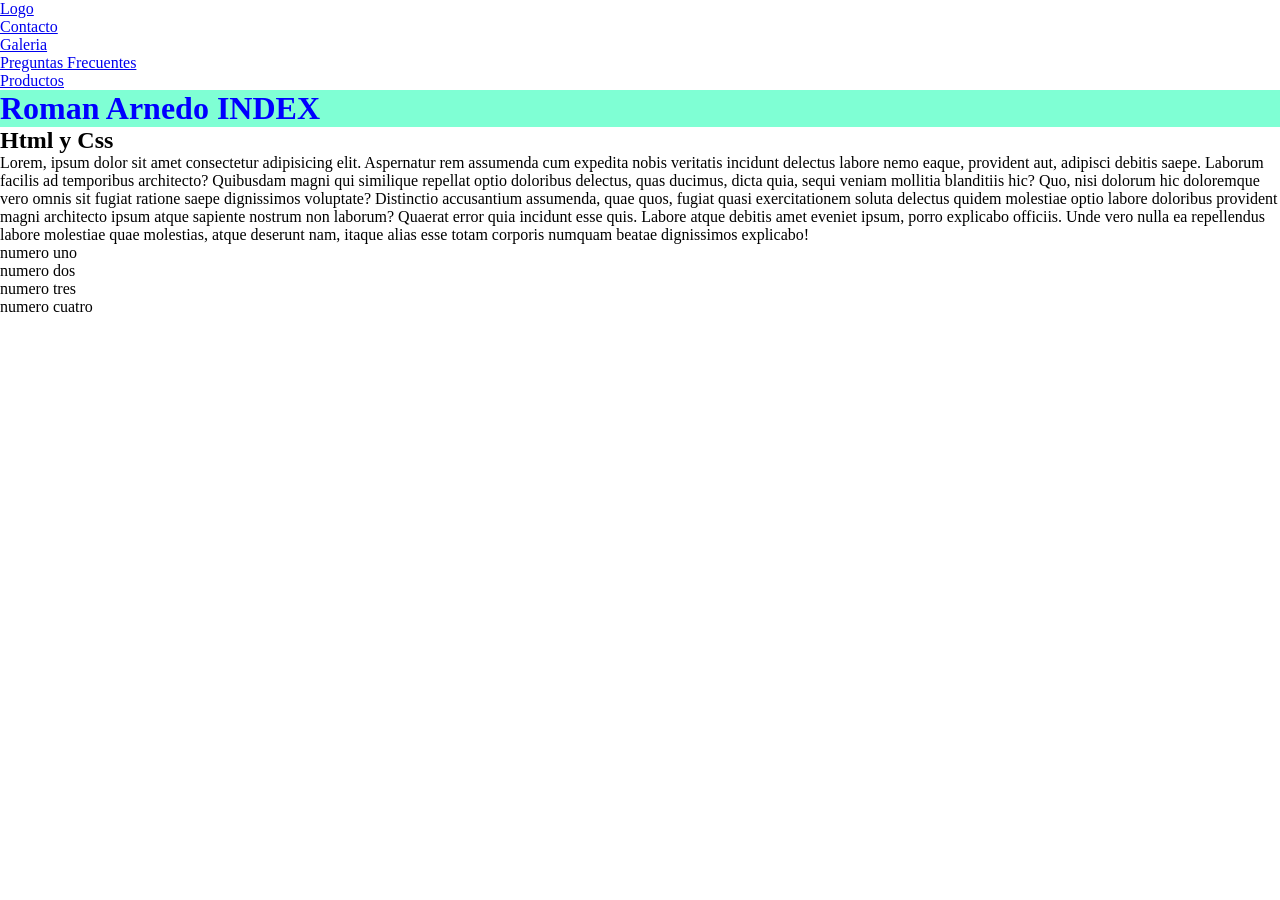
==== index.html @ 351651f9 "arreglo etiquetas del nav" ====
<!DOCTYPE html>
<html lang="en">
<head>
    <meta charset="UTF-8">
    <meta name="viewport" content="width=device-width, initial-scale=1.0">
    <title>Clase coder</title>

    <link rel="stylesheet" href="css/style.css">
</head>

<body>  
    <header>

        <nav>
            <a href="./index.html">Logo</a>
            <ul>
                <li><a href="./pages/contacto.html">Contacto</a></li>

                <li><a href="./pages/galeria.html">Galeria</a></li>

                <li><a href="./pages/preguntasfrecuentes.html">Preguntas Frecuentes</a></li>

                <li><a href="./pages/productos.html">Productos</a></li>
            </ul>
        </nav>

    </header>

    <main>

        <h1>Roman Arnedo INDEX</h1>
        <section>
            <h2>Html y Css</h2>
            <P>Lorem, ipsum dolor sit amet consectetur adipisicing elit. Aspernatur rem assumenda cum expedita nobis veritatis incidunt delectus labore nemo eaque, provident aut, adipisci debitis saepe. Laborum facilis ad temporibus architecto?
            Quibusdam magni qui similique repellat optio doloribus delectus, quas ducimus, dicta quia, sequi veniam mollitia blanditiis hic? Quo, nisi dolorum hic doloremque vero omnis sit fugiat ratione saepe dignissimos voluptate?
            Distinctio accusantium assumenda, quae quos, fugiat quasi exercitationem soluta delectus quidem molestiae optio labore doloribus provident magni architecto ipsum atque sapiente nostrum non laborum? Quaerat error quia incidunt esse quis.
            Labore atque debitis amet eveniet ipsum, porro explicabo officiis. Unde vero nulla ea repellendus labore molestiae quae molestias, atque deserunt nam, itaque alias esse totam corporis numquam beatae dignissimos explicabo!</P>
            <ol>
                <li>numero uno</li>
                <li>numero dos</li>
                <li>numero tres</li>
                <li>numero cuatro</li>
            </ol>

        </section>
    </main>

    <footer>

        
    </footer>
    
</body>
</html>
---- css/style.css ----
*{
    padding: 0;
    margin: 0;
}

h1{
    color: blue;
    font-family: Georgia, 'Times New Roman', Times, serif;
    background-color: aquamarine;

}
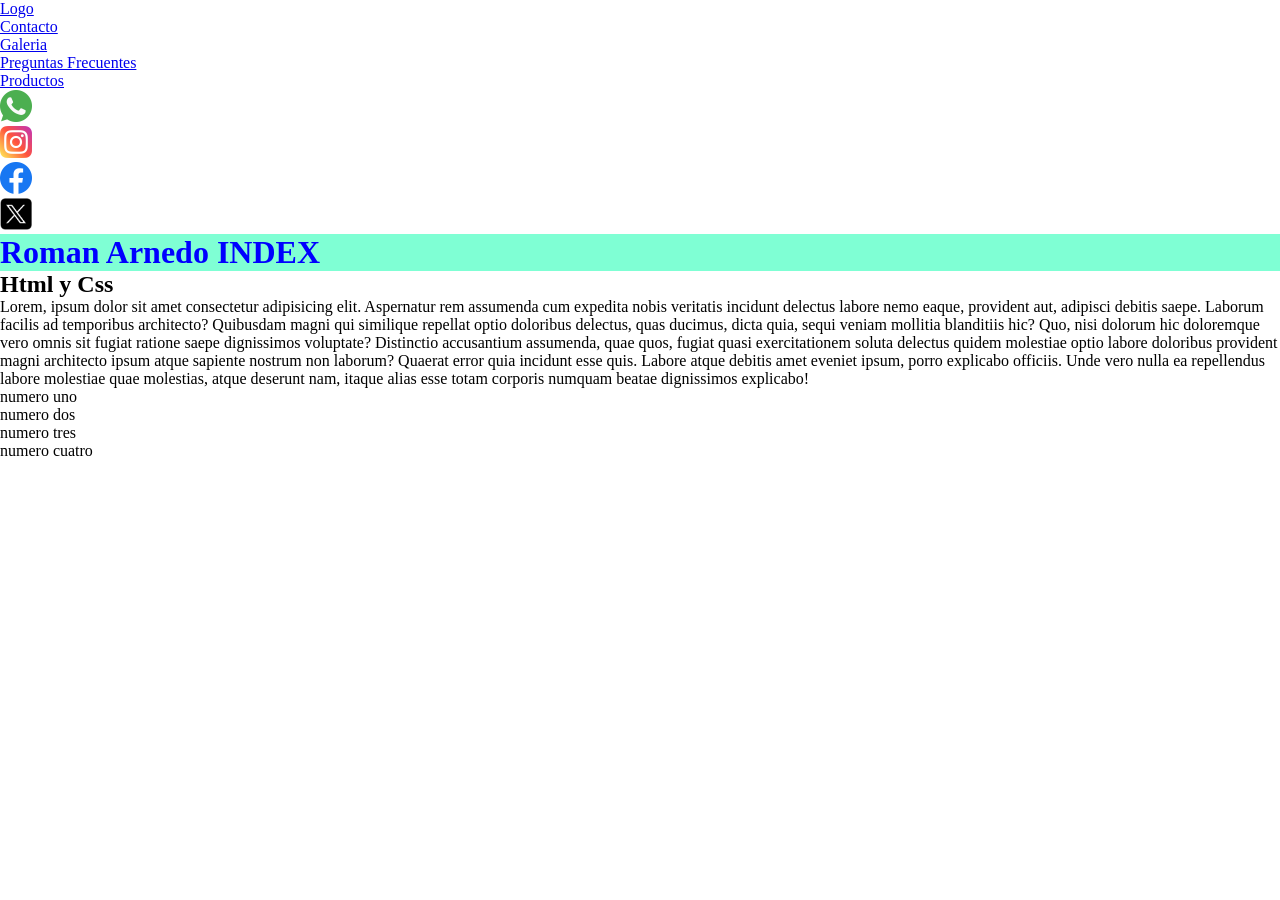
==== commit 4be24c5f: "agrego imagenes de redes sociales en el nav" ====
--- a/index.html
+++ b/index.html
@@ -5,7 +5,7 @@
     <meta name="viewport" content="width=device-width, initial-scale=1.0">
     <title>Clase coder</title>
 
-    <link rel="stylesheet" href="css/style.css">
+    <link rel="stylesheet" href="./css/style.css">
 </head>
 
 <body>  
@@ -21,6 +21,29 @@
                 <li><a href="./pages/preguntasfrecuentes.html">Preguntas Frecuentes</a></li>
 
                 <li><a href="./pages/productos.html">Productos</a></li>
+            </ul>
+
+            <ul>
+                <li>
+                    <a href="https://wa.me/+549123456789" target="_blank">
+                        <img class="logos-nav" src="./assets/whatsapp.png" alt="Logo de Whatsapp">
+                    </a>               
+                </li>
+                <li>
+                    <a href="https://www.instagram.com" target="_blank">
+                        <img class="logos-nav" src="./assets/instagram.png" alt="Logo de Instagram">
+                    </a>               
+                </li>
+                <li>
+                    <a href="https://www.facebook.com/" target="_blank">
+                        <img class="logos-nav" src="./assets/facebook.png" alt="Logo de Facebook">
+                    </a>               
+                </li>
+                <li>
+                    <a href="https://x.com/" target="_blank">
+                        <img class="logos-nav" src="./assets/x.png" alt="Logo de Twitter">
+                    </a>               
+                </li>
             </ul>
         </nav>
 
--- a/css/style.css
+++ b/css/style.css
@@ -8,4 +8,11 @@
     font-family: Georgia, 'Times New Roman', Times, serif;
     background-color: aquamarine;
 
+}
+
+/*HEADER NAV*/
+
+.logos-nav{
+  width: 2rem;
+  height: 2rem;
 }
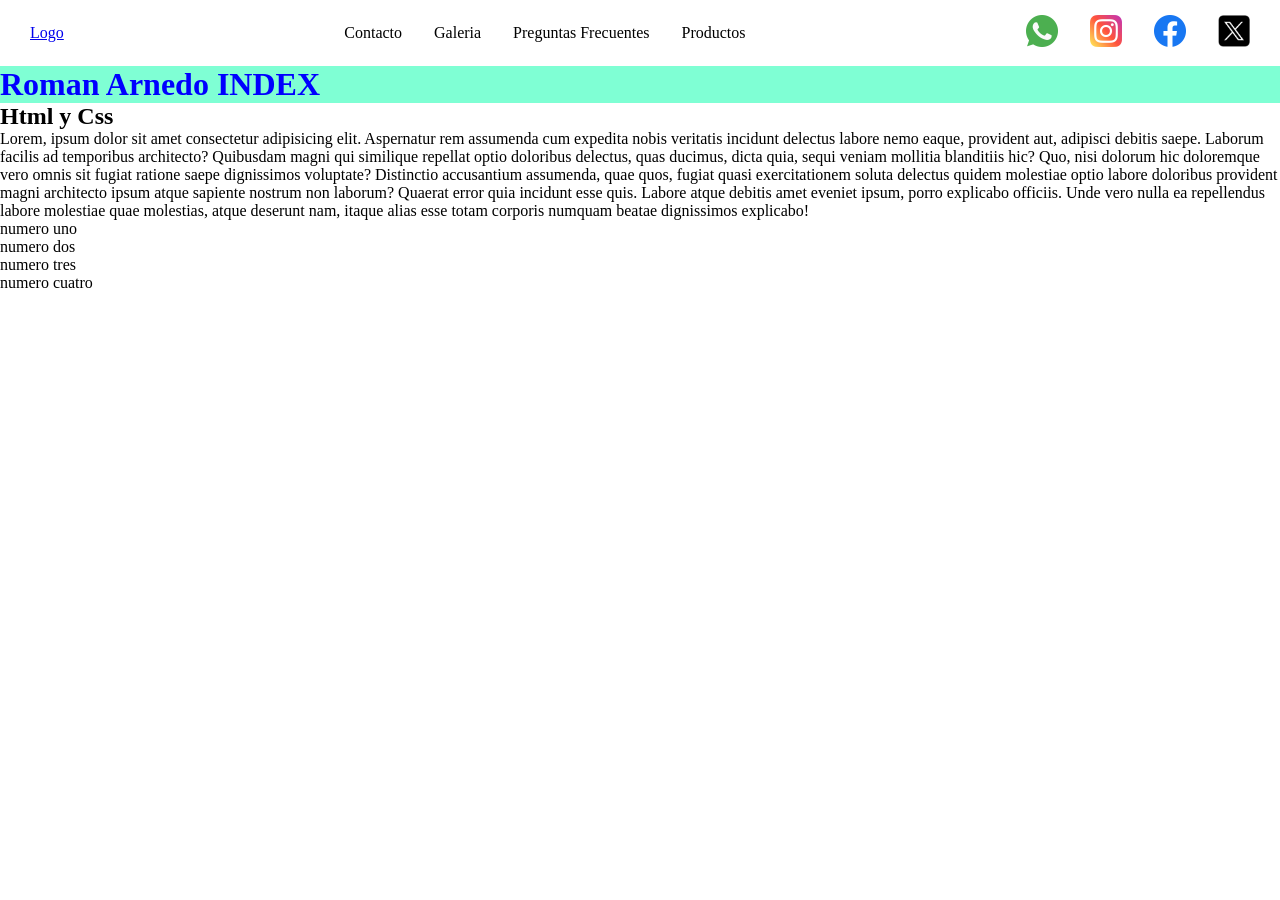
==== commit 97c5aa84: "agregue estilos" ====
--- a/index.html
+++ b/index.html
@@ -11,7 +11,7 @@
 <body>  
     <header>
 
-        <nav>
+        <nav class="space-between">
             <a href="./index.html">Logo</a>
             <ul>
                 <li><a href="./pages/contacto.html">Contacto</a></li>
--- a/css/style.css
+++ b/css/style.css
@@ -11,6 +11,26 @@
 }
 
 /*HEADER NAV*/
+nav{
+    padding: 15px 30px;
+    display: flex;
+    align-items: center;
+    justify-content: space-between;
+    gap: 10rem;
+}
+
+ul{
+    display: flex;
+    gap: 2rem;
+    list-style: none;
+    padding: 0;
+    margin: 0;
+}
+
+ul li a{    
+    text-decoration: none;
+    color: black;
+}
 
 .logos-nav{
   width: 2rem;
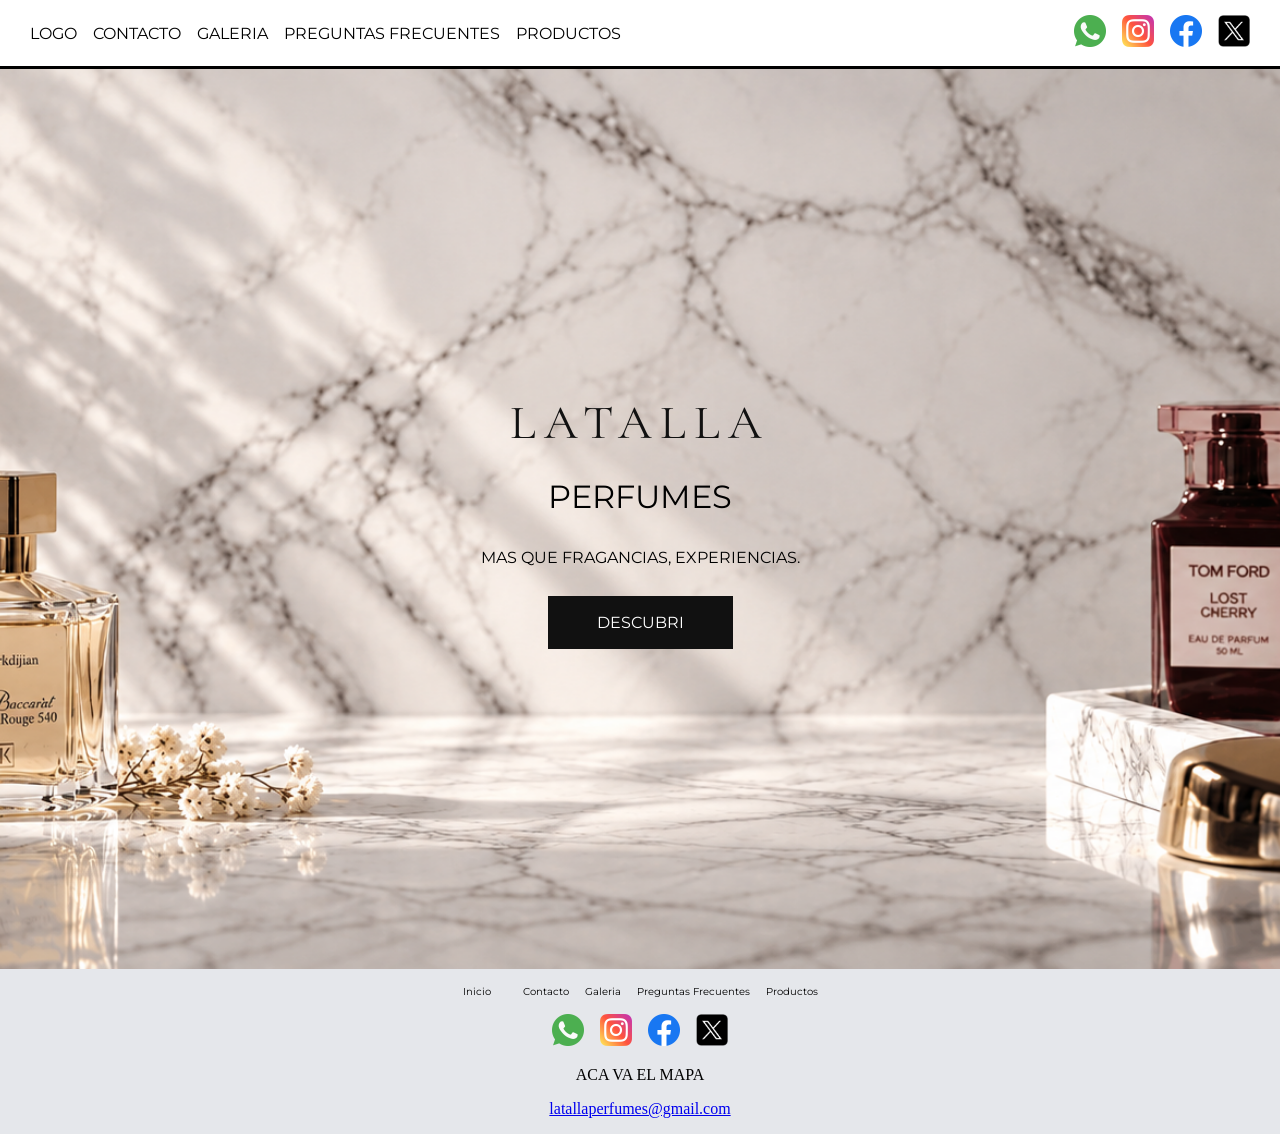
==== commit ec6edef7: "agrego gitignore" ====
--- a/index.html
+++ b/index.html
@@ -6,24 +6,37 @@
     <title>Clase coder</title>
 
     <link rel="stylesheet" href="./css/style.css">
+    <link rel="preconnect" href="https://fonts.googleapis.com">
+    <link rel="preconnect" href="https://fonts.gstatic.com" crossorigin>
+    <link href="https://fonts.googleapis.com/css2?family=Montserrat:ital,wght@0,100..900;1,100..900&display=swap" rel="stylesheet">
+    <link rel="preconnect" href="https://fonts.googleapis.com">
+    <link rel="preconnect" href="https://fonts.gstatic.com" crossorigin>
+    <link href="https://fonts.googleapis.com/css2?family=Cormorant+Garamond:wght@400&display=swap" rel="stylesheet">
 </head>
 
 <body>  
     <header>
 
-        <nav class="space-between">
-            <a href="./index.html">Logo</a>
-            <ul>
-                <li><a href="./pages/contacto.html">Contacto</a></li>
-
-                <li><a href="./pages/galeria.html">Galeria</a></li>
-
-                <li><a href="./pages/preguntasfrecuentes.html">Preguntas Frecuentes</a></li>
-
-                <li><a href="./pages/productos.html">Productos</a></li>
+        <nav>
+            <ul class="ul-nav subtitle">
+                <li>
+                    <a href="./index.html">LOGO</a>
+                </li>
+                <li>
+                    <a href="./pages/contacto.html">Contacto</a>
+                </li>
+                <li>
+                    <a href="./pages/galeria.html">Galeria</a>
+                </li>
+                <li>
+                    <a href="./pages/preguntasfrecuentes.html">Preguntas Frecuentes</a>
+                </li>
+                <li>
+                    <a href="./pages/productos.html">Productos</a>
+                </li>
             </ul>
 
-            <ul>
+            <ul class="ul-nav">
                 <li>
                     <a href="https://wa.me/+549123456789" target="_blank">
                         <img class="logos-nav" src="./assets/whatsapp.png" alt="Logo de Whatsapp">
@@ -50,26 +63,67 @@
     </header>
 
     <main>
+        <section class="portada">
+            <div class="portada-content">
+                <h1>LATALLA</h1>
+                <h2 class="title">Perfumes</h2>
+                <h4 class="subtitle">Mas que Fragancias, experiencias.</h4>
+                <div>
+                    <a class="subtitle" href="./pages/productos.html">Descubri</a>
+                </div>
+            </div>
+        </section>
 
-        <h1>Roman Arnedo INDEX</h1>
-        <section>
-            <h2>Html y Css</h2>
-            <P>Lorem, ipsum dolor sit amet consectetur adipisicing elit. Aspernatur rem assumenda cum expedita nobis veritatis incidunt delectus labore nemo eaque, provident aut, adipisci debitis saepe. Laborum facilis ad temporibus architecto?
-            Quibusdam magni qui similique repellat optio doloribus delectus, quas ducimus, dicta quia, sequi veniam mollitia blanditiis hic? Quo, nisi dolorum hic doloremque vero omnis sit fugiat ratione saepe dignissimos voluptate?
-            Distinctio accusantium assumenda, quae quos, fugiat quasi exercitationem soluta delectus quidem molestiae optio labore doloribus provident magni architecto ipsum atque sapiente nostrum non laborum? Quaerat error quia incidunt esse quis.
-            Labore atque debitis amet eveniet ipsum, porro explicabo officiis. Unde vero nulla ea repellendus labore molestiae quae molestias, atque deserunt nam, itaque alias esse totam corporis numquam beatae dignissimos explicabo!</P>
-            <ol>
-                <li>numero uno</li>
-                <li>numero dos</li>
-                <li>numero tres</li>
-                <li>numero cuatro</li>
-            </ol>
-
-        </section>
     </main>
 
     <footer>
 
+        <div>            
+            <ul class="ul-nav text">
+                <li><a href="./index.html">Inicio</li>
+
+                <li><a href="./pages/contacto.html">Contacto</a></li>
+
+                <li><a href="./pages/galeria.html">Galeria</a></li>
+
+                <li><a href="./pages/preguntasfrecuentes.html">Preguntas Frecuentes</a></li>
+
+                <li><a href="./pages/productos.html">Productos</a></li>
+            </ul>
+        </div>
+
+        <div>
+            <ul class="ul-nav">
+                <li>
+                    <a href="https://wa.me/+549123456789" target="_blank">
+                        <img class="logos-nav" src="./assets/whatsapp.png" alt="Logo de Whatsapp">
+                    </a>               
+                </li>
+                <li>
+                    <a href="https://www.instagram.com" target="_blank">
+                        <img class="logos-nav" src="./assets/instagram.png" alt="Logo de Instagram">
+                    </a>               
+                </li>
+                <li>
+                    <a href="https://www.facebook.com/" target="_blank">
+                        <img class="logos-nav" src="./assets/facebook.png" alt="Logo de Facebook">
+                    </a>               
+                </li>
+                <li>
+                    <a href="https://x.com/" target="_blank">
+                        <img class="logos-nav" src="./assets/x.png" alt="Logo de Twitter">
+                    </a>               
+                </li>
+            </ul>
+        </div>
+
+        <div>
+            <p>ACA VA EL MAPA</p>
+        </div>
+
+        <div>
+            <a href="mailto:latallaperfumes@gmail.com">latallaperfumes@gmail.com</a>
+        </div>
         
     </footer>
     
--- a/css/style.css
+++ b/css/style.css
@@ -3,14 +3,53 @@
     margin: 0;
 }
 
-h1{
-    color: blue;
-    font-family: Georgia, 'Times New Roman', Times, serif;
-    background-color: aquamarine;
-
+.title{
+  font-family: "Montserrat", sans-serif;
+  font-size: 2rem;
+  font-optical-sizing: auto;
+  font-weight: 400;
+  font-style: normal;
+  text-transform: uppercase;
 }
 
+.subtitle{
+    font-family: "Montserrat", sans-serif;
+    font-size: 1rem;
+    font-optical-sizing: auto;
+    font-weight: 400;
+    font-style: normal;
+    text-transform: uppercase;
+}
+
+.text{
+    font-family: "Montserrat", sans-serif;
+    font-size: 0.65rem;
+    font-optical-sizing: auto;
+    font-weight: 400;
+    font-style: normal;
+}
+
+
 /*HEADER NAV*/
+
+h1{
+    font-family: "Cormorant Garamond", serif;
+    font-weight: 400;
+    letter-spacing: 8px;
+    line-height: 0.9;
+    color: #111;
+    margin: 0;
+}
+
+
+header{
+    position: sticky;
+    top: 0;
+    z-index: 1000;
+    background-color: white;
+    border-bottom: 0.2rem solid black;
+}
+
 nav{
     padding: 15px 30px;
     display: flex;
@@ -19,9 +58,9 @@
     gap: 10rem;
 }
 
-ul{
+.ul-nav{
     display: flex;
-    gap: 2rem;
+    gap: 1rem;
     list-style: none;
     padding: 0;
     margin: 0;
@@ -35,4 +74,48 @@
 .logos-nav{
   width: 2rem;
   height: 2rem;
+}
+
+/* MAIN */
+
+.portada{
+    background-image: url(../assets/portada.png);
+    background-size: cover;
+    background-position: center;
+    background-repeat: no-repeat;
+    width: 100%;
+    min-height: 100vh;
+    display: flex;
+    flex-direction: column;
+    text-align: center;
+    justify-content: center;
+}
+
+.portada-content{
+    display: flex;
+    flex-direction: column;
+    text-align: center;
+    justify-content: center;
+    gap: 2rem;
+    font-size: 2rem;
+}
+
+.portada-content a{
+    padding: 16px 48px;
+    background: #111;
+    color: #fff;
+    border: 1px solid #111;
+    text-decoration: none;
+    text-transform: uppercase;
+}
+
+/* FOOTER */
+footer{
+    background-color: #E5E7EB;
+    display: flex;
+    flex-direction: column;
+    align-items: center;
+    gap: 1rem;
+    padding-top: 1rem;
+    padding-bottom: 1rem;
 }
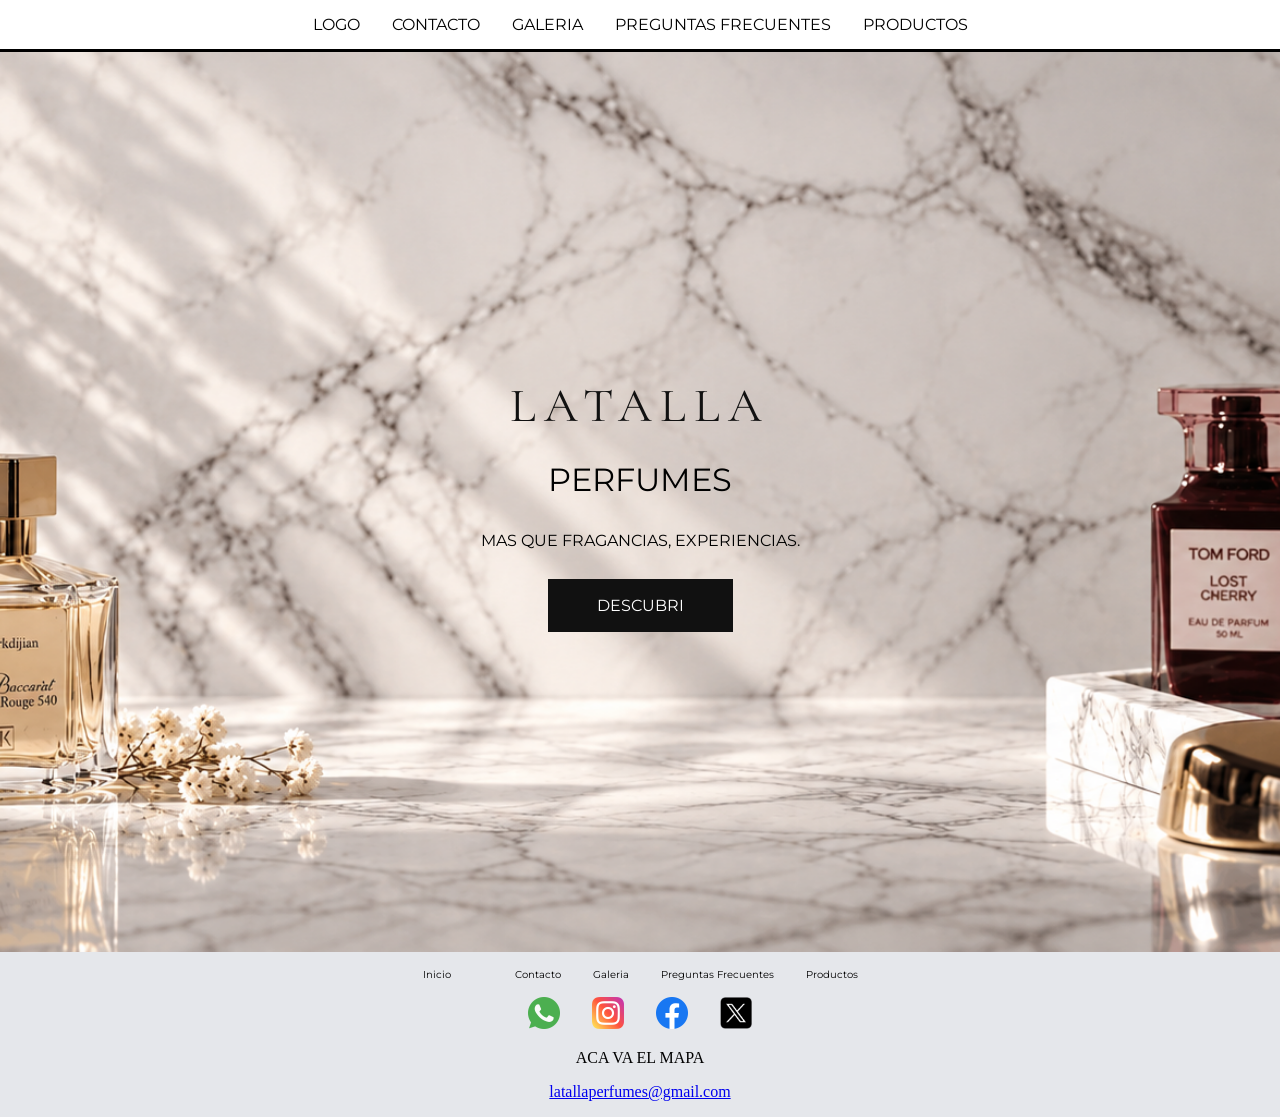
==== commit e0eedc64: "cambios en la nav" ====
--- a/index.html
+++ b/index.html
@@ -36,28 +36,6 @@
                 </li>
             </ul>
 
-            <ul class="ul-nav">
-                <li>
-                    <a href="https://wa.me/+549123456789" target="_blank">
-                        <img class="logos-nav" src="./assets/whatsapp.png" alt="Logo de Whatsapp">
-                    </a>               
-                </li>
-                <li>
-                    <a href="https://www.instagram.com" target="_blank">
-                        <img class="logos-nav" src="./assets/instagram.png" alt="Logo de Instagram">
-                    </a>               
-                </li>
-                <li>
-                    <a href="https://www.facebook.com/" target="_blank">
-                        <img class="logos-nav" src="./assets/facebook.png" alt="Logo de Facebook">
-                    </a>               
-                </li>
-                <li>
-                    <a href="https://x.com/" target="_blank">
-                        <img class="logos-nav" src="./assets/x.png" alt="Logo de Twitter">
-                    </a>               
-                </li>
-            </ul>
         </nav>
 
     </header>
--- a/css/style.css
+++ b/css/style.css
@@ -54,13 +54,12 @@
     padding: 15px 30px;
     display: flex;
     align-items: center;
-    justify-content: space-between;
-    gap: 10rem;
+    justify-content: space-evenly;
 }
 
 .ul-nav{
     display: flex;
-    gap: 1rem;
+    gap: 2rem;
     list-style: none;
     padding: 0;
     margin: 0;
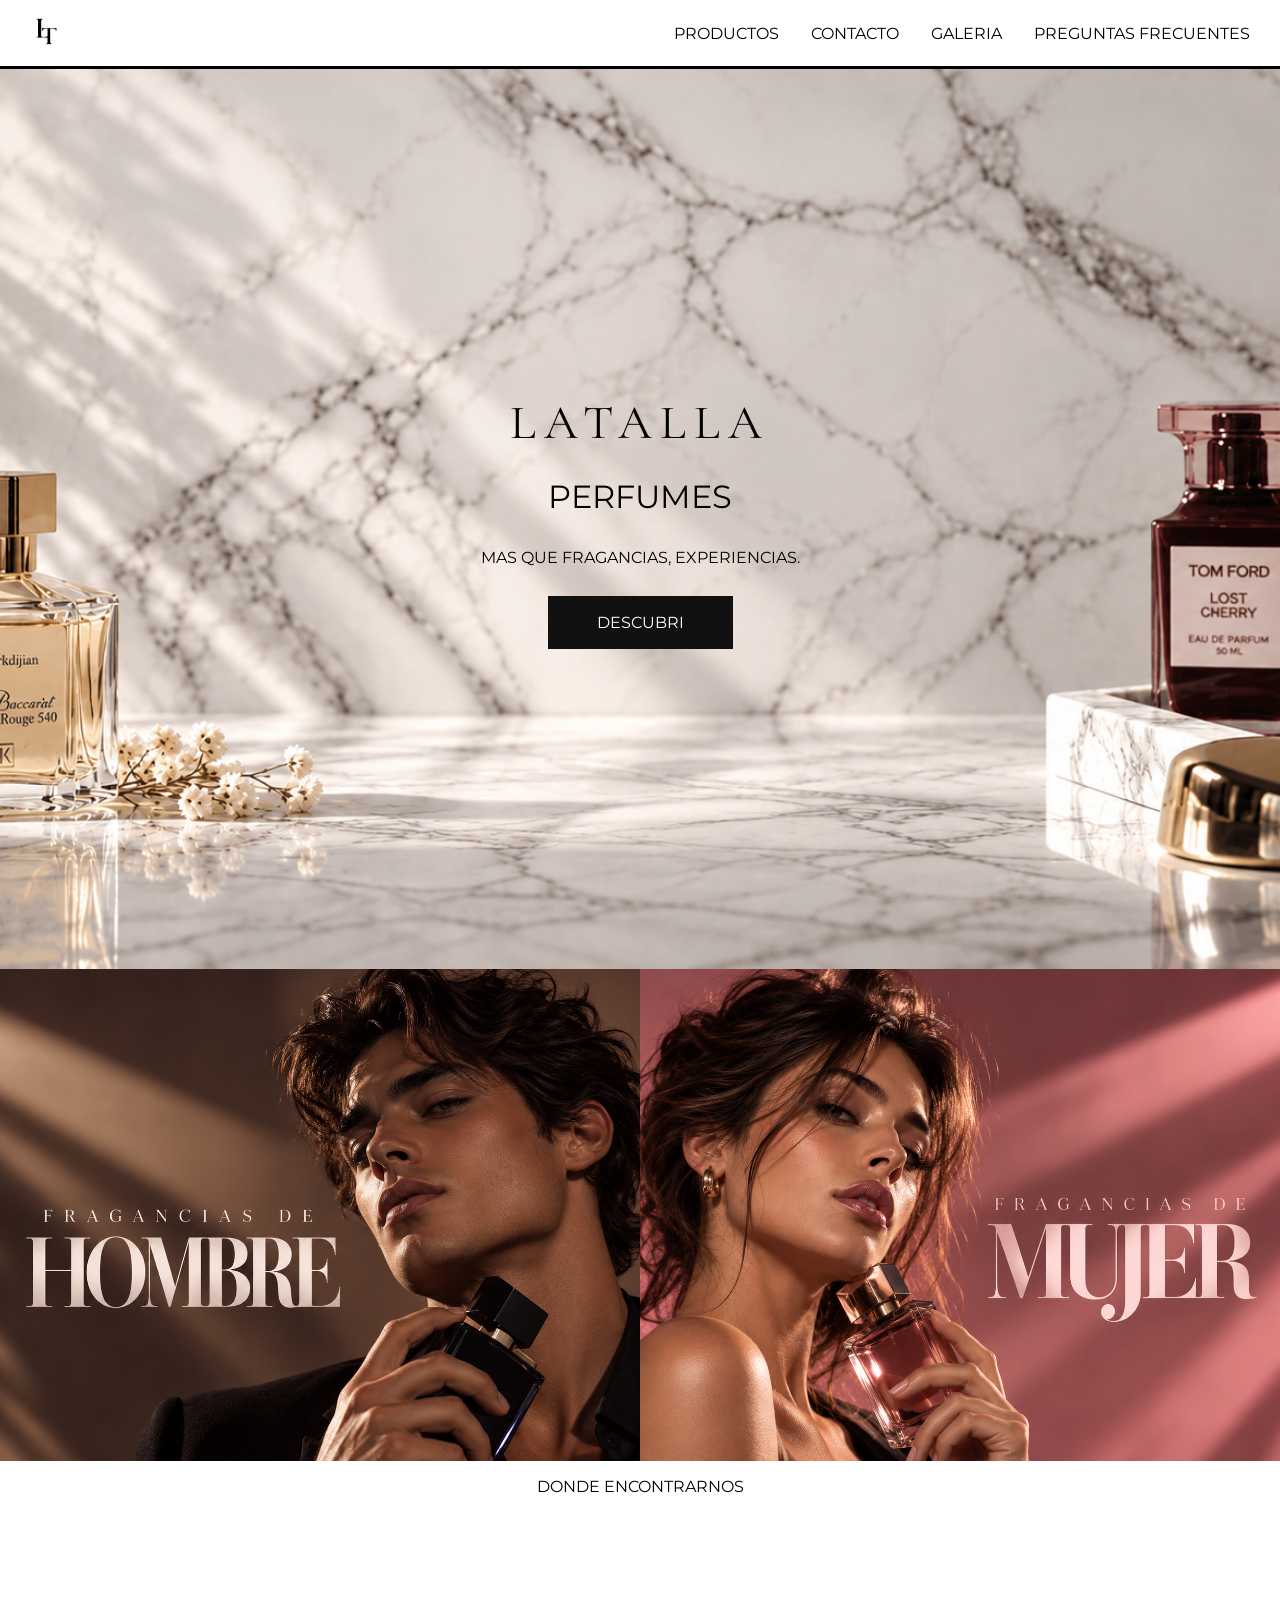
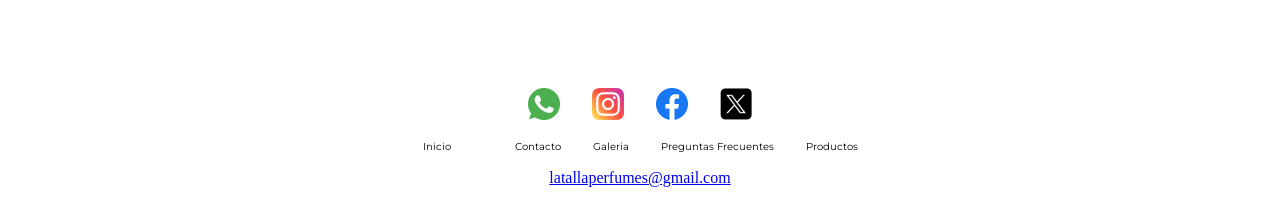
==== commit 3089e7ba: "docs: Ultimo commit antes de trabajar en branch" ====
--- a/index.html
+++ b/index.html
@@ -3,7 +3,7 @@
 <head>
     <meta charset="UTF-8">
     <meta name="viewport" content="width=device-width, initial-scale=1.0">
-    <title>Clase coder</title>
+    <title>Latalla</title>
 
     <link rel="stylesheet" href="./css/style.css">
     <link rel="preconnect" href="https://fonts.googleapis.com">
@@ -18,9 +18,11 @@
     <header>
 
         <nav>
+            <a href="./index.html"><img class="logos-nav" src="./assets/logo.png" alt="Logo de Latalla"></a>
+
             <ul class="ul-nav subtitle">
                 <li>
-                    <a href="./index.html">LOGO</a>
+                    <a href="./pages/productos.html">Productos</a>
                 </li>
                 <li>
                     <a href="./pages/contacto.html">Contacto</a>
@@ -30,9 +32,6 @@
                 </li>
                 <li>
                     <a href="./pages/preguntasfrecuentes.html">Preguntas Frecuentes</a>
-                </li>
-                <li>
-                    <a href="./pages/productos.html">Productos</a>
                 </li>
             </ul>
 
@@ -52,24 +51,27 @@
             </div>
         </section>
 
+        <section class="section-dos">
+            <div>
+                <a href="./pages/productos.html">
+                    <img src="./assets/hombre.png" alt="Portada de fragancias para hombre">
+                </a>
+                <a href="./pages/productos.html">
+                    <img src="./assets/mujer.png" alt="Portada de fragancias para hombre">
+                </a>
+            </div>
+
+        </section>
+        
     </main>
-
+    
     <footer>
-
-        <div>            
-            <ul class="ul-nav text">
-                <li><a href="./index.html">Inicio</li>
-
-                <li><a href="./pages/contacto.html">Contacto</a></li>
-
-                <li><a href="./pages/galeria.html">Galeria</a></li>
-
-                <li><a href="./pages/preguntasfrecuentes.html">Preguntas Frecuentes</a></li>
-
-                <li><a href="./pages/productos.html">Productos</a></li>
-            </ul>
+        
+        <div class="flex-center">
+            <h4 class="subtitle">Donde encontrarnos</h4>
+            <iframe src="https://www.google.com/maps/embed?pb=!1m18!1m12!1m3!1d3279.4124326007673!2d-58.256924923375365!3d-34.71999706364996!2m3!1f0!2f0!3f0!3m2!1i1024!2i768!4f13.1!3m3!1m2!1s0x95a32e40826bd039%3A0x391d54df613bfa3d!2sAv.%20Rivadavia%20y%2C%20B1878%20Quilmes%2C%20Provincia%20de%20Buenos%20Aires!5e0!3m2!1ses-419!2sar!4v1790809116837!5m2!1ses-419!2sar" width="600" height="450" style="border:0;" allowfullscreen="" loading="lazy" referrerpolicy="strict-origin-when-cross-origin"></iframe>
         </div>
-
+        
         <div>
             <ul class="ul-nav">
                 <li>
@@ -94,11 +96,21 @@
                 </li>
             </ul>
         </div>
+        
+        <div>            
+            <ul class="ul-nav text">
+                <li><a href="./index.html">Inicio</li>
 
-        <div>
-            <p>ACA VA EL MAPA</p>
+                <li><a href="./pages/contacto.html">Contacto</a></li>
+
+                <li><a href="./pages/galeria.html">Galeria</a></li>
+
+                <li><a href="./pages/preguntasfrecuentes.html">Preguntas Frecuentes</a></li>
+
+                <li><a href="./pages/productos.html">Productos</a></li>
+            </ul>
         </div>
-
+        
         <div>
             <a href="mailto:latallaperfumes@gmail.com">latallaperfumes@gmail.com</a>
         </div>
--- a/css/style.css
+++ b/css/style.css
@@ -37,7 +37,7 @@
     font-weight: 400;
     letter-spacing: 8px;
     line-height: 0.9;
-    color: #111;
+    color: #000;
     margin: 0;
 }
 
@@ -46,15 +46,15 @@
     position: sticky;
     top: 0;
     z-index: 1000;
-    background-color: white;
-    border-bottom: 0.2rem solid black;
+    background-color: #fff;
+    border-bottom: 0.2rem solid #000;
 }
 
 nav{
     padding: 15px 30px;
     display: flex;
     align-items: center;
-    justify-content: space-evenly;
+    justify-content: space-between;
 }
 
 .ul-nav{
@@ -67,7 +67,7 @@
 
 ul li a{    
     text-decoration: none;
-    color: black;
+    color: #000;
 }
 
 .logos-nav{
@@ -106,15 +106,48 @@
     border: 1px solid #111;
     text-decoration: none;
     text-transform: uppercase;
+;
+}
+
+.portada-content div:hover{
+    transition: 0.5s ease;
+    opacity: 0.5;
+}
+
+
+.section-dos div{
+    display: flex;
+}
+
+.section-dos div a img{
+    width: 100%;
+    height: 100%;
+    transition: 0.5s ease;
+}
+
+.section-dos div a img:hover{
+    opacity: 0.8;
 }
 
 /* FOOTER */
 footer{
-    background-color: #E5E7EB;
+    background-color: #fff;
     display: flex;
     flex-direction: column;
     align-items: center;
     gap: 1rem;
     padding-top: 1rem;
     padding-bottom: 1rem;
+}
+
+iframe{
+    width: 20rem;
+    height: 10rem;
+}
+
+.flex-center{
+    display: flex;
+    flex-direction: column;
+    align-items: center;
+    gap: 1rem;
 }
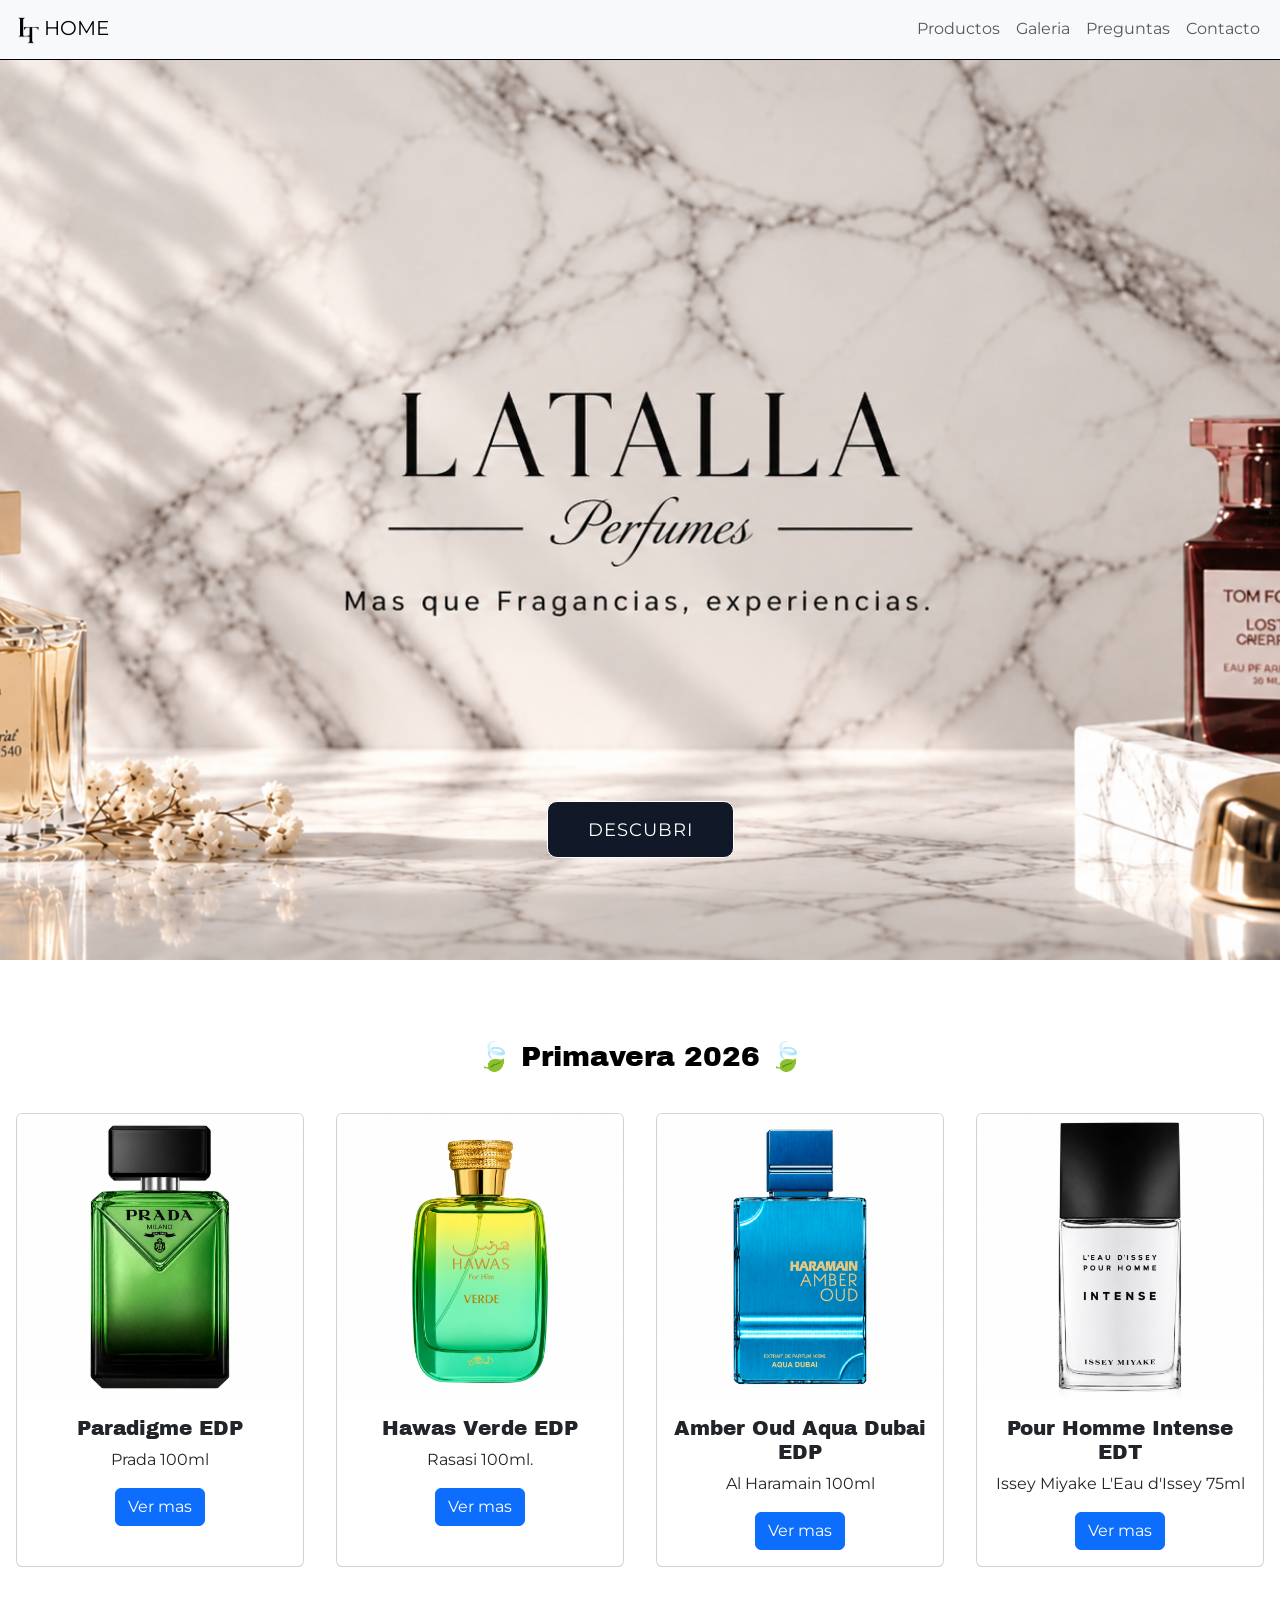
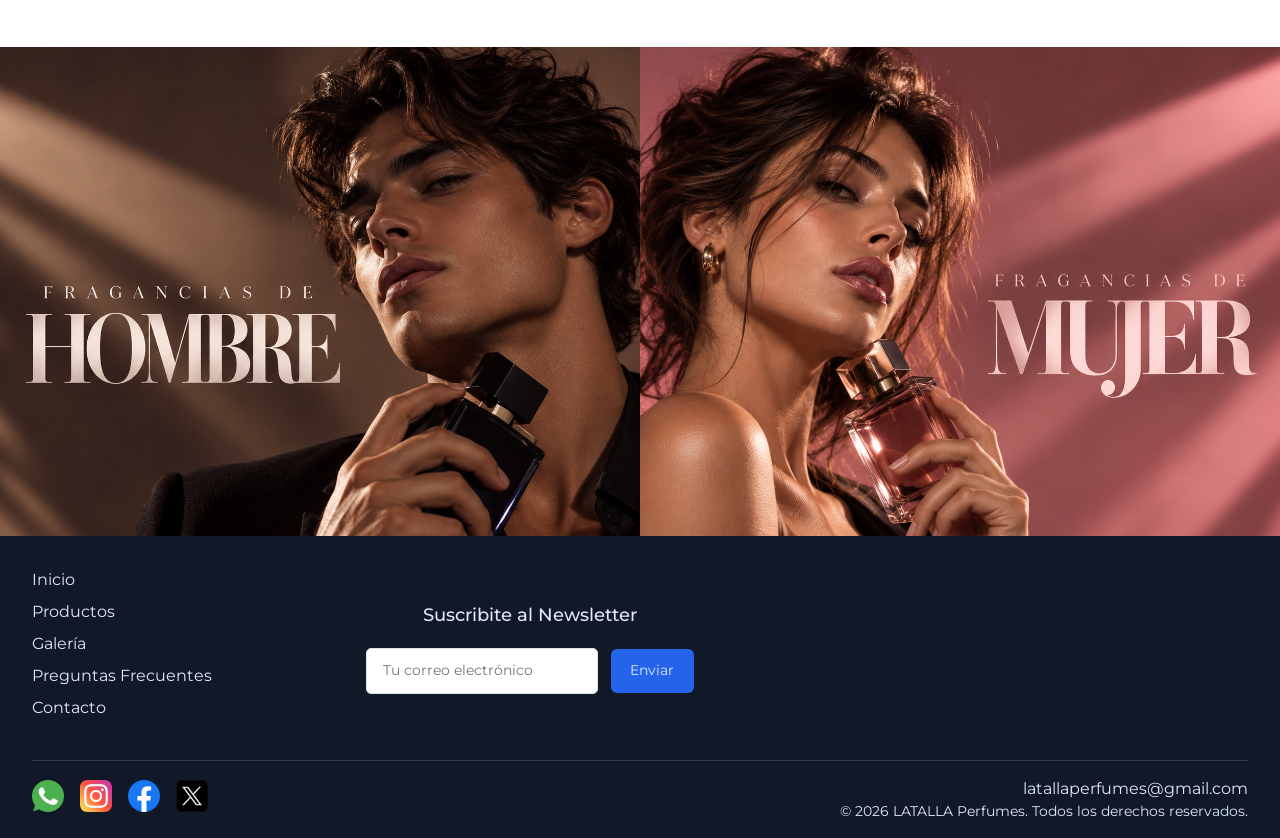
==== commit 03f544d8: "docs: proyexto fina" ====
--- a/index.html
+++ b/index.html
@@ -1,57 +1,153 @@
 <!DOCTYPE html>
 <html lang="en">
+
 <head>
     <meta charset="UTF-8">
     <meta name="viewport" content="width=device-width, initial-scale=1.0">
-    <title>Latalla</title>
+    <title>Latalla | Home</title>
+    <meta name="description"
+        content="Descubrí LATALLA, tu tienda de perfumes y fragancias importadas. Encontrá aromas únicos para cada estilo y ocasión.">
+    <meta name="keywords"
+        content="LATALLA, perfumes importados, fragancias, perfumes para hombre, perfumes para mujer, tienda de perfumes">
+
+    <link href="https://cdn.jsdelivr.net/npm/bootstrap@5.3.8/dist/css/bootstrap.min.css" rel="stylesheet"
+        integrity="sha384-sRIl4kxILFvY47J16cr9ZwB07vP4J8+LH7qKQnuqkuIAvNWLzeN8tE5YBujZqJLB" crossorigin="anonymous">
+
+    <link href="https://unpkg.com/aos@2.3.1/dist/aos.css" rel="stylesheet">
 
     <link rel="stylesheet" href="./css/style.css">
     <link rel="preconnect" href="https://fonts.googleapis.com">
     <link rel="preconnect" href="https://fonts.gstatic.com" crossorigin>
-    <link href="https://fonts.googleapis.com/css2?family=Montserrat:ital,wght@0,100..900;1,100..900&display=swap" rel="stylesheet">
+    <link href="https://fonts.googleapis.com/css2?family=Montserrat:ital,wght@0,100..900;1,100..900&display=swap"
+        rel="stylesheet">
     <link rel="preconnect" href="https://fonts.googleapis.com">
     <link rel="preconnect" href="https://fonts.gstatic.com" crossorigin>
     <link href="https://fonts.googleapis.com/css2?family=Cormorant+Garamond:wght@400&display=swap" rel="stylesheet">
 </head>
 
-<body>  
+<body>
     <header>
-
-        <nav>
-            <a href="./index.html"><img class="logos-nav" src="./assets/logo.png" alt="Logo de Latalla"></a>
-
-            <ul class="ul-nav subtitle">
-                <li>
-                    <a href="./pages/productos.html">Productos</a>
-                </li>
-                <li>
-                    <a href="./pages/contacto.html">Contacto</a>
-                </li>
-                <li>
-                    <a href="./pages/galeria.html">Galeria</a>
-                </li>
-                <li>
-                    <a href="./pages/preguntasfrecuentes.html">Preguntas Frecuentes</a>
-                </li>
-            </ul>
-
+        <nav class="navbar navbar-expand-lg bg-body-tertiary">
+            <div class="container-fluid">
+                <a class="navbar-brand" href="./index.html">
+                    <img class="logos-nav" src="./assets/logo.png" alt="Logo de latalla">HOME
+                </a>
+                <button class="navbar-toggler" type="button" data-bs-toggle="collapse" data-bs-target="#navbarNav"
+                    aria-controls="navbarNav" aria-expanded="false" aria-label="Toggle navigation">
+                    <span class="navbar-toggler-icon"></span>
+                </button>
+                <div class="collapse navbar-collapse justify-content-end" id="navbarNav">
+                    <ul class="navbar-nav">
+                        <li class="nav-item">
+                            <a class="nav-link" href="./pages/productos.html">Productos</a>
+                        </li>
+                        <li class="nav-item">
+                            <a class="nav-link" href="./pages/galeria.html">Galeria</a>
+                        </li>
+                        <li class="nav-item">
+                            <a class="nav-link" href="./pages/preguntasfrecuentes.html">Preguntas</a>
+                        </li>
+                        <li class="nav-item">
+                            <a class="nav-link" href="./pages/contacto.html">Contacto</a>
+                        </li>
+                    </ul>
+                </div>
+            </div>
         </nav>
+
 
     </header>
 
     <main>
         <section class="portada">
-            <div class="portada-content">
-                <h1>LATALLA</h1>
-                <h2 class="title">Perfumes</h2>
-                <h4 class="subtitle">Mas que Fragancias, experiencias.</h4>
-                <div>
-                    <a class="subtitle" href="./pages/productos.html">Descubri</a>
-                </div>
-            </div>
+            <a href="./pages/productos.html"><button>DESCUBRI</button></a>
         </section>
 
-        <section class="section-dos">
+        <section class="destacados" data-aos="fade-up" data-aos-duration="2000">
+            <div>
+                <h3>🍃 Primavera 2026 🍃</h3>
+            </div>
+
+            <div class="cards-destacados">
+
+                <div class="card" style="width: 18rem;">
+                    <img src="./assets/prada.webp" class="card-img-top" alt="Perfume prada Paradigme">
+                    <div class="card-body">
+                        <h5 class="card-title">Paradigme EDP</h5>
+                        <p class="card-text">Prada 100ml</p>
+                        <a href="./pages/productos.html" class="btn btn-primary">Ver mas</a>
+                    </div>
+                </div>
+
+                <div class="card" style="width: 18rem;">
+                    <img src="./assets/hawas.webp" class="card-img-top" alt="Perfume Hawas verde">
+                    <div class="card-body">
+                        <h5 class="card-title">Hawas Verde EDP</h5>
+                        <p class="card-text">Rasasi 100ml.</p>
+                        <a href="./pages/productos.html" class="btn btn-primary">Ver mas</a>
+                    </div>
+                </div>
+
+                <div class="card" style="width: 18rem;">
+                    <img src="./assets/amber.webp" class="card-img-top" alt="Perfume amber oud aquea dubai">
+                    <div class="card-body">
+                        <h5 class="card-title">Amber Oud Aqua Dubai EDP</h5>
+                        <p class="card-text">Al Haramain 100ml</p>
+                        <a href="./pages/productos.html" class="btn btn-primary">Ver mas</a>
+                    </div>
+                </div>
+
+                <div class="card" style="width: 18rem;">
+                    <img src="./assets/issey.webp" class="card-img-top" alt="Perfume issey miyake intense">
+                    <div class="card-body">
+                        <h5 class="card-title">Pour Homme Intense EDT</h5>
+                        <p class="card-text">Issey Miyake L'Eau d'Issey 75ml</p>
+                        <a href="./pages/productos.html" class="btn btn-primary">Ver mas</a>
+                    </div>
+                </div>
+
+            </div>
+
+            <div id="carouselExampleCaptions" class="carousel carousel-dark slide oculto-mobile">
+                <div class="carousel-indicators">
+                    <button type="button" data-bs-target="#carouselExampleCaptions" data-bs-slide-to="0" class="active"
+                        aria-current="true" aria-label="Slide 1"></button>
+                    <button type="button" data-bs-target="#carouselExampleCaptions" data-bs-slide-to="1"
+                        aria-label="Slide 2"></button>
+                    <button type="button" data-bs-target="#carouselExampleCaptions" data-bs-slide-to="2"
+                        aria-label="Slide 3"></button>
+                    <button type="button" data-bs-target="#carouselExampleCaptions" data-bs-slide-to="3"
+                        aria-label="Slide 4"></button>
+                </div>
+                <div class="carousel-inner">
+                    <div class="carousel-item active">
+                        <img src="./assets/prada.webp" class="d-block w-100" alt="Perfume Prada Paradigme">
+                    </div>
+                    <div class="carousel-item">
+                        <img src="./assets/hawas.webp" class="d-block w-100" alt="Perfume Hawas Verde">
+                    </div>
+                    <div class="carousel-item">
+                        <img src="./assets/amber.webp" class="d-block w-100" alt="Perfume Amber oud aqua dubai">
+                    </div>
+                    <div class="carousel-item">
+                        <img src="./assets/issey.webp" class="d-block w-100" alt="Perfume Issey miyake intense">
+                    </div>
+                </div>
+                <button class="carousel-control-prev" type="button" data-bs-target="#carouselExampleCaptions"
+                    data-bs-slide="prev">
+                    <span class="carousel-control-prev-icon" aria-hidden="true"></span>
+                    <span class="visually-hidden">Previous</span>
+                </button>
+                <button class="carousel-control-next" type="button" data-bs-target="#carouselExampleCaptions"
+                    data-bs-slide="next">
+                    <span class="carousel-control-next-icon" aria-hidden="true"></span>
+                    <span class="visually-hidden">Next</span>
+                </button>
+            </div>
+
+        </section>
+
+        <section class="gender">
             <div>
                 <a href="./pages/productos.html">
                     <img src="./assets/hombre.png" alt="Portada de fragancias para hombre">
@@ -62,60 +158,94 @@
             </div>
 
         </section>
-        
+
     </main>
-    
+
     <footer>
-        
-        <div class="flex-center">
-            <h4 class="subtitle">Donde encontrarnos</h4>
-            <iframe src="https://www.google.com/maps/embed?pb=!1m18!1m12!1m3!1d3279.4124326007673!2d-58.256924923375365!3d-34.71999706364996!2m3!1f0!2f0!3f0!3m2!1i1024!2i768!4f13.1!3m3!1m2!1s0x95a32e40826bd039%3A0x391d54df613bfa3d!2sAv.%20Rivadavia%20y%2C%20B1878%20Quilmes%2C%20Provincia%20de%20Buenos%20Aires!5e0!3m2!1ses-419!2sar!4v1790809116837!5m2!1ses-419!2sar" width="600" height="450" style="border:0;" allowfullscreen="" loading="lazy" referrerpolicy="strict-origin-when-cross-origin"></iframe>
+        <div class="footer-container">
+
+            <div class="footer-search">
+                <ul>
+                    <li><a href="index.html">Inicio</a></li>
+                    <li><a href="./pages/productos.html">Productos</a></li>
+                    <li><a href="./pages/galeria.html">Galería</a></li>
+                    <li><a href="./pages/preguntasfrecuentes.html">Preguntas Frecuentes</a></li>
+                    <li><a href="./pages/contacto.html">Contacto</a></li>
+                </ul>
+            </div>
+
+            <div class="footer-form">
+                <form action="#" method="POST">
+                    <div class="footer-form-text">
+                        <label for="email">Suscribite al Newsletter</label>
+                    </div>
+
+                    <div class="footer-form-input">
+                        <input id="email" type="email" placeholder="Tu correo electrónico" name="email" required>
+
+                        <button type="submit">Enviar</button>
+                    </div>
+                </form>
+            </div>
+
+            <div>
+                <iframe
+                    src="https://www.google.com/maps/embed?pb=!1m18!1m12!1m3!1d3279.4124326007673!2d-58.256924923375365!3d-34.71999706364996!2m3!1f0!2f0!3f0!3m2!1i1024!2i768!4f13.1!3m3!1m2!1s0x95a32e40826bd039%3A0x391d54df613bfa3d!2sAv.%20Rivadavia%20y%2C%20B1878%20Quilmes%2C%20Provincia%20de%20Buenos%20Aires!5e0!3m2!1ses-419!2sar!4v1790809116837!5m2!1ses-419!2sar"
+                    allowfullscreen="" loading="lazy" referrerpolicy="strict-origin-when-cross-origin">
+                </iframe>
+            </div>
+
         </div>
-        
-        <div>
-            <ul class="ul-nav">
-                <li>
-                    <a href="https://wa.me/+549123456789" target="_blank">
-                        <img class="logos-nav" src="./assets/whatsapp.png" alt="Logo de Whatsapp">
-                    </a>               
-                </li>
-                <li>
-                    <a href="https://www.instagram.com" target="_blank">
-                        <img class="logos-nav" src="./assets/instagram.png" alt="Logo de Instagram">
-                    </a>               
-                </li>
-                <li>
-                    <a href="https://www.facebook.com/" target="_blank">
-                        <img class="logos-nav" src="./assets/facebook.png" alt="Logo de Facebook">
-                    </a>               
-                </li>
-                <li>
-                    <a href="https://x.com/" target="_blank">
-                        <img class="logos-nav" src="./assets/x.png" alt="Logo de Twitter">
-                    </a>               
-                </li>
-            </ul>
+
+        <div class="footer-copy">
+
+            <div class="logos-footer">
+                <ul>
+                    <li>
+                        <a href="https://wa.me/+549123456789" target="_blank" rel="noopener noreferrer">
+                            <img src="./assets/whatsapp.png" alt="WhatsApp">
+                        </a>
+                    </li>
+
+                    <li>
+                        <a href="https://www.instagram.com" target="_blank" rel="noopener noreferrer">
+                            <img src="./assets/instagram.png" alt="Instagram">
+                        </a>
+                    </li>
+
+                    <li>
+                        <a href="https://www.facebook.com/" target="_blank" rel="noopener noreferrer">
+                            <img src="./assets/facebook.png" alt="Facebook">
+                        </a>
+                    </li>
+
+                    <li>
+                        <a href="https://x.com/" target="_blank" rel="noopener noreferrer">
+                            <img src="./assets/x.png" alt="X">
+                        </a>
+                    </li>
+                </ul>
+            </div>
+
+            <div>
+                <a href="mailto:latallaperfumes@gmail.com">
+                    latallaperfumes@gmail.com
+                </a>
+
+                <p>© 2026 LATALLA Perfumes. Todos los derechos reservados.</p>
+            </div>
+
         </div>
-        
-        <div>            
-            <ul class="ul-nav text">
-                <li><a href="./index.html">Inicio</li>
-
-                <li><a href="./pages/contacto.html">Contacto</a></li>
-
-                <li><a href="./pages/galeria.html">Galeria</a></li>
-
-                <li><a href="./pages/preguntasfrecuentes.html">Preguntas Frecuentes</a></li>
-
-                <li><a href="./pages/productos.html">Productos</a></li>
-            </ul>
-        </div>
-        
-        <div>
-            <a href="mailto:latallaperfumes@gmail.com">latallaperfumes@gmail.com</a>
-        </div>
-        
     </footer>
-    
+
+    <script src="https://unpkg.com/aos@2.3.1/dist/aos.js"></script>
+    <script>
+        AOS.init();
+    </script>
+    <script src="https://cdn.jsdelivr.net/npm/bootstrap@5.3.8/dist/js/bootstrap.bundle.min.js"
+        integrity="sha384-FKyoEForCGlyvwx9Hj09JcYn3nv7wiPVlz7YYwJrWVcXK/BmnVDxM+D2scQbITxI"
+        crossorigin="anonymous"></script>
+
 </body>
+
 </html>
--- a/css/style.css
+++ b/css/style.css
@@ -1,153 +1,600 @@
-*{
-    padding: 0;
-    margin: 0;
-}
-
-.title{
+@import url("https://fonts.googleapis.com/css2?family=Archivo+Black&family=Montserrat:ital,wght@0,100..900;1,100..900&family=Xmind:ital,wght@0,100..900;1,100..900&display=swap");
+* {
+  margin: 0;
+  padding: 0;
+}
+
+body {
+  height: 100%;
+  background-color: #fff;
   font-family: "Montserrat", sans-serif;
-  font-size: 2rem;
-  font-optical-sizing: auto;
-  font-weight: 400;
-  font-style: normal;
-  text-transform: uppercase;
-}
-
-.subtitle{
-    font-family: "Montserrat", sans-serif;
-    font-size: 1rem;
-    font-optical-sizing: auto;
-    font-weight: 400;
-    font-style: normal;
-    text-transform: uppercase;
-}
-
-.text{
-    font-family: "Montserrat", sans-serif;
-    font-size: 0.65rem;
-    font-optical-sizing: auto;
-    font-weight: 400;
-    font-style: normal;
-}
-
-
-/*HEADER NAV*/
-
-h1{
-    font-family: "Cormorant Garamond", serif;
-    font-weight: 400;
-    letter-spacing: 8px;
-    line-height: 0.9;
-    color: #000;
-    margin: 0;
-}
-
-
-header{
-    position: sticky;
-    top: 0;
-    z-index: 1000;
-    background-color: #fff;
-    border-bottom: 0.2rem solid #000;
-}
-
-nav{
-    padding: 15px 30px;
-    display: flex;
-    align-items: center;
-    justify-content: space-between;
-}
-
-.ul-nav{
-    display: flex;
-    gap: 2rem;
-    list-style: none;
-    padding: 0;
-    margin: 0;
-}
-
-ul li a{    
-    text-decoration: none;
-    color: #000;
-}
-
-.logos-nav{
+  overflow-x: hidden;
+}
+body h1, body h2, body h3, body h4, body h5, body h6 {
+  font-family: "Archivo Black", sans-serif;
+  color: #000;
+}
+body p {
+  font-size: 1rem;
+  font-family: "Montserrat", sans-serif;
+}
+body ul {
+  list-style: none;
+}
+body a {
+  text-decoration: none;
+  color: #000;
+}
+
+header {
+  position: sticky;
+  top: 0;
+  z-index: 1000;
+  background-color: #fff;
+  border-bottom: 0.1rem solid #000;
+}
+header .logos-nav {
   width: 2rem;
   height: 2rem;
 }
 
-/* MAIN */
-
-.portada{
-    background-image: url(../assets/portada.png);
-    background-size: cover;
-    background-position: center;
-    background-repeat: no-repeat;
-    width: 100%;
-    min-height: 100vh;
+footer {
+  background-color: #111827;
+  padding: 2rem 2rem 1rem;
+}
+footer .footer-container {
+  display: flex;
+  flex-direction: row;
+  flex-wrap: wrap;
+  justify-content: space-between;
+  align-items: center;
+  gap: 2rem;
+}
+footer .footer-container .footer-search ul {
+  list-style: none;
+  padding: 0;
+  margin: 0;
+}
+footer .footer-container .footer-search ul li {
+  margin-bottom: 0.5rem;
+}
+footer .footer-container .footer-search a {
+  color: #DBEAFE;
+  text-decoration: none;
+  font-size: 1rem;
+  transition: color 0.3s ease;
+}
+footer .footer-container .footer-search a:hover {
+  color: #2563EB;
+}
+footer .footer-container .footer-form {
+  color: #DBEAFE;
+}
+footer .footer-container .footer-form form {
+  display: flex;
+  flex-direction: column;
+  flex-wrap: nowrap;
+  justify-content: center;
+  align-items: center;
+  gap: 1.2rem;
+}
+footer .footer-container .footer-form form .footer-form-text {
+  display: flex;
+  align-items: center;
+  justify-content: center;
+}
+footer .footer-container .footer-form form .footer-form-text label {
+  font-size: 1.1rem;
+  font-weight: 500;
+}
+footer .footer-container .footer-form form .footer-form-input {
+  display: flex;
+  align-items: center;
+  gap: 0.8rem;
+}
+footer .footer-container .footer-form form .footer-form-input input {
+  padding: 0.7rem 1rem;
+  border: 1px solid #DDE1E5;
+  border-radius: 5px;
+  outline: none;
+  font-family: inherit;
+  font-size: 0.9rem;
+  transition: border 0.3s ease;
+}
+footer .footer-container .footer-form form .footer-form-input input:focus {
+  border-color: #2563EB;
+}
+footer .footer-container .footer-form form .footer-form-input button {
+  background-color: #2563EB;
+  color: #DBEAFE;
+  border: none;
+  padding: 0.7rem 1.2rem;
+  border-radius: 6px;
+  font-size: 0.9rem;
+  cursor: pointer;
+  transition: background-color 0.3s ease, transform 0.3s ease;
+}
+footer .footer-container .footer-form form .footer-form-input button:hover {
+  transform: translateY(-2px);
+  filter: brightness(1.1);
+}
+footer .footer-container iframe {
+  width: 25rem;
+  max-width: 100%;
+  height: 9rem;
+  border: none;
+  border-radius: 8px;
+}
+footer .footer-copy {
+  display: flex;
+  justify-content: space-between;
+  align-items: center;
+  gap: 1.5rem;
+  margin-top: 2rem;
+  padding-top: 1rem;
+  border-top: 1px solid rgba(255, 255, 255, 0.15);
+  color: #DBEAFE;
+}
+footer .footer-copy .logos-footer ul {
+  display: flex;
+  align-items: center;
+  gap: 1rem;
+  padding: 0;
+  margin: 0;
+  list-style: none;
+}
+footer .footer-copy .logos-footer a {
+  display: inline-flex;
+  transition: transform 0.3s ease;
+}
+footer .footer-copy .logos-footer a:hover {
+  transform: translateY(-4px);
+}
+footer .footer-copy .logos-footer img {
+  width: 2rem;
+  height: 2rem;
+  object-fit: contain;
+}
+footer .footer-copy div:last-child {
+  text-align: end;
+}
+footer .footer-copy div:last-child a {
+  color: #DBEAFE;
+  text-decoration: none;
+  transition: color 0.3s ease;
+}
+footer .footer-copy div:last-child a:hover {
+  color: #2563EB;
+}
+footer .footer-copy div:last-child p {
+  margin-bottom: 0;
+  font-size: 0.9rem;
+}
+@media (max-width: 575px) {
+  footer {
+    padding: 2rem 1rem 1rem;
+  }
+  footer .footer-container {
     display: flex;
     flex-direction: column;
+    flex-wrap: nowrap;
+    justify-content: center;
+    align-items: center;
+    gap: 2rem;
     text-align: center;
+  }
+  footer .footer-container .footer-search {
+    display: none;
+  }
+  footer .footer-container .footer-form {
+    width: 100%;
+  }
+  footer .footer-container .footer-form form {
+    width: 100%;
+  }
+  footer .footer-container .footer-form form .footer-form-input {
+    width: 100%;
     justify-content: center;
-}
-
-.portada-content{
-    display: flex;
-    flex-direction: column;
-    text-align: center;
-    justify-content: center;
-    gap: 2rem;
-    font-size: 2rem;
-}
-
-.portada-content a{
-    padding: 16px 48px;
-    background: #111;
-    color: #fff;
-    border: 1px solid #111;
-    text-decoration: none;
-    text-transform: uppercase;
-;
-}
-
-.portada-content div:hover{
-    transition: 0.5s ease;
-    opacity: 0.5;
-}
-
-
-.section-dos div{
-    display: flex;
-}
-
-.section-dos div a img{
+  }
+  footer .footer-container .footer-form form .footer-form-input input {
+    min-width: 0;
+    width: 65%;
+  }
+  footer .footer-container iframe {
     width: 100%;
-    height: 100%;
-    transition: 0.5s ease;
-}
-
-.section-dos div a img:hover{
-    opacity: 0.8;
-}
-
-/* FOOTER */
-footer{
-    background-color: #fff;
-    display: flex;
+    max-width: 25rem;
+  }
+  footer .footer-copy {
     flex-direction: column;
     align-items: center;
+    text-align: center;
+  }
+  footer .footer-copy .logos-footer ul {
+    justify-content: center;
+  }
+  footer .footer-copy div:last-child {
+    text-align: center;
+  }
+}
+
+.portada {
+  background-image: url(../assets/portada.png);
+  background-size: cover;
+  background-position: center;
+  background-repeat: no-repeat;
+  width: 100%;
+  min-height: 100vh;
+  display: flex;
+  flex-direction: column;
+  flex-wrap: nowrap;
+  justify-content: center;
+  align-items: center;
+  gap: 0;
+}
+.portada button {
+  margin-top: 40rem;
+  padding: 0.9rem 2.5rem;
+  background-color: #111827;
+  color: white;
+  border: 1px solid white;
+  font-size: 1.1rem;
+  letter-spacing: 1px;
+  cursor: pointer;
+  transition: 0.3s ease;
+  border-radius: 10px;
+}
+.portada button:hover {
+  background-color: #263B59;
+  transform: scale(1.05);
+}
+@media (max-width: 575px) {
+  .portada {
+    min-height: 30vh;
+  }
+  .portada button {
+    margin-top: 10rem;
+    padding: 0.3rem 1rem;
+    font-size: 0.6rem;
+  }
+}
+
+.destacados {
+  display: flex;
+  flex-direction: column;
+  text-align: center;
+  margin: 5rem 0 5rem 0;
+  gap: 2rem;
+}
+@media (max-width: 575px) {
+  .destacados {
+    margin: 1rem 0 1rem 0;
     gap: 1rem;
-    padding-top: 1rem;
-    padding-bottom: 1rem;
-}
-
-iframe{
-    width: 20rem;
-    height: 10rem;
-}
-
-.flex-center{
+  }
+}
+.destacados .cards-destacados {
+  display: flex;
+  justify-content: space-around;
+}
+@media (max-width: 575px) {
+  .destacados .cards-destacados {
+    display: none;
+  }
+}
+.destacados .oculto-mobile {
+  display: none;
+}
+@media (max-width: 575px) {
+  .destacados .oculto-mobile {
     display: flex;
+  }
+}
+
+.gender div {
+  display: flex;
+}
+@media (max-width: 575px) {
+  .gender div {
+    flex-direction: column;
+  }
+}
+.gender div a img {
+  width: 100%;
+  height: 100%;
+  transition: 0.5s ease;
+}
+.gender div a img:hover {
+  opacity: 0.8;
+}
+
+.product-container {
+  display: flex;
+  flex-direction: column;
+  gap: 2rem;
+  padding: 2rem;
+  background-image: url("../../assets/fondomarmol.png");
+  background-size: cover;
+  background-position: center;
+  background-repeat: no-repeat;
+}
+.product-container .row {
+  justify-content: center;
+  align-items: stretch;
+}
+.product-container .card {
+  width: 100%;
+}
+.product-container .card .card-img-top {
+  height: 250px;
+  object-fit: contain;
+}
+
+.marmol {
+  background-image: url("../../assets/fondomarmol.png");
+  background-size: cover;
+  background-position: center;
+  background-repeat: no-repeat;
+}
+.marmol .video-container {
+  width: 300px;
+  height: 600px;
+  margin: 20px;
+  overflow: hidden;
+  border-radius: 30px;
+  border: 1px solid rgba(212, 175, 110, 0.4);
+  box-shadow: 0 15px 40px rgba(0, 0, 0, 0.4);
+}
+.marmol .video-container video {
+  object-fit: cover;
+}
+
+.instagram-container {
+  background-image: url(../../assets/bannerGaleria.png);
+  background-size: cover;
+  background-position: center;
+  background-repeat: no-repeat;
+  padding: 10rem;
+  display: flex;
+  justify-content: center;
+}
+@media (max-width: 575px) {
+  .instagram-container {
+    padding: 3rem;
+  }
+}
+.instagram-container .card {
+  box-shadow: 0 15px 40px rgba(0, 0, 0, 0.4);
+  border: 1px solid rgba(212, 175, 110, 0.4);
+  text-align: center;
+}
+
+.faq-container {
+  padding: 4rem;
+  background-image: url("../../assets/fondomarmol.png");
+  background-size: cover;
+  background-position: center;
+}
+.faq-container .faq-title {
+  text-align: center;
+  margin-bottom: 3rem;
+}
+.faq-container .faq-title h1 {
+  font-weight: bold;
+  color: #263b59;
+}
+.faq-container .faq-title h1 span {
+  color: #111;
+}
+.faq-container .accordion {
+  max-width: 850px;
+  margin: auto;
+}
+.faq-container .accordion .accordion-item {
+  margin-bottom: 1rem;
+  border-radius: 8px;
+  overflow: hidden;
+  border: 1px solid #d5d9df;
+}
+.faq-container .accordion .accordion-button {
+  font-weight: bold;
+  color: #263b59;
+}
+.faq-container .accordion .accordion-body {
+  background-color: white;
+  line-height: 1.7;
+}
+.faq-container .faq-contact {
+  text-align: center;
+  margin-top: 3rem;
+}
+.faq-container .faq-contact h3 {
+  font-weight: bold;
+}
+.faq-container .faq-contact .btn {
+  background-color: #263b59;
+  border: none;
+  padding: 0.7rem 2rem;
+}
+
+@media (max-width: 575px) {
+  .faq-container {
+    padding: 3rem 1.2rem;
+  }
+}
+@media (min-width: 768px) and (max-width: 1032px) {
+  .faq-container {
+    height: 100%;
+    padding-bottom: 12rem;
+  }
+  .faq-container .faq-contact {
+    padding-top: 6rem;
+  }
+}
+.c-main-container {
+  display: flex;
+  justify-content: space-evenly;
+  padding: 4rem;
+  background-image: url(../../assets/fondomarmol.png);
+  background-size: cover;
+  background-position: center;
+  background-repeat: no-repeat;
+  gap: 2rem;
+}
+@media (max-width: 575px) {
+  .c-main-container {
+    flex-direction: column;
+    gap: 3rem;
+  }
+}
+.c-main-container .c-p-container {
+  display: flex;
+  flex-direction: column;
+  flex-wrap: wrap;
+  justify-content: center;
+  align-items: left;
+  gap: 2rem;
+  width: 40%;
+}
+@media (max-width: 575px) {
+  .c-main-container .c-p-container {
+    text-align: center;
+    width: 100%;
+  }
+}
+.c-main-container .c-p-container h1 {
+  flex-direction: column;
+  font-weight: bolder;
+  letter-spacing: 2px;
+  padding-bottom: 2rem;
+}
+@media (max-width: 575px) {
+  .c-main-container .c-p-container h1 {
+    padding-bottom: 2rem;
+  }
+}
+.c-main-container .c-p-container h1 span {
+  color: #263B59;
+}
+.c-main-container .c-p-container img {
+  width: 100%;
+  height: 250px;
+  object-fit: cover;
+  object-position: center;
+  border-radius: 12px;
+  border: 1px solid rgba(38, 59, 89, 0.2);
+  box-shadow: 0 8px 25px rgba(20, 35, 55, 0.15);
+  margin-bottom: 2rem;
+}
+@media (max-width: 575px) {
+  .c-main-container .c-p-container img {
+    display: none;
+  }
+}
+.c-main-container .c-form-container {
+  width: 100%;
+  max-width: 550px;
+  box-sizing: border-box;
+  padding: 2.5rem;
+  border: 1px solid #E1E4E8;
+  border-radius: 12px;
+  background-color: #F8F9FA;
+  box-shadow: 0 8px 25px rgba(0, 0, 0, 0.07);
+}
+.c-main-container .c-form-container form {
+  display: flex;
+  flex-direction: column;
+  flex-wrap: nowrap;
+  justify-content: center;
+  align-items: stretch;
+  gap: 1.5rem;
+}
+.c-main-container .c-form-container form h4 {
+  font-size: 2rem;
+  font-weight: 500;
+  text-align: center;
+  color: #222222;
+  margin: 0;
+}
+.c-main-container .c-form-container form p {
+  text-align: center;
+  color: #777777;
+  margin: 0;
+  line-height: 1.6;
+}
+.c-main-container .c-form-container form .campo {
+  display: flex;
+  flex-direction: column;
+  flex-wrap: nowrap;
+  justify-content: center;
+  align-items: stretch;
+  gap: 0.5rem;
+}
+.c-main-container .c-form-container form .campo label {
+  font-size: 0.9rem;
+  font-weight: 500;
+  color: #333333;
+}
+.c-main-container .c-form-container form .campo input,
+.c-main-container .c-form-container form .campo select,
+.c-main-container .c-form-container form .campo textarea {
+  width: 100%;
+  box-sizing: border-box;
+  padding: 0.9rem 1rem;
+  border: 1px solid #DDE1E5;
+  border-radius: 6px;
+  background-color: #FFFFFF;
+  font-family: inherit;
+  font-size: 0.9rem;
+  color: #333333;
+  outline: none;
+  transition: border-color 0.3s, box-shadow 0.3s;
+}
+.c-main-container .c-form-container form .campo input:focus,
+.c-main-container .c-form-container form .campo select:focus,
+.c-main-container .c-form-container form .campo textarea:focus {
+  border-color: #263B59;
+  box-shadow: 0 0 0 3px rgba(38, 59, 89, 0.08);
+}
+.c-main-container .c-form-container form .campo textarea {
+  resize: vertical;
+  min-height: 120px;
+}
+.c-main-container .c-form-container form button {
+  padding: 1rem;
+  border: none;
+  border-radius: 6px;
+  background-color: #263B59;
+  color: #FFFFFF;
+  font-size: 0.9rem;
+  letter-spacing: 1px;
+  text-transform: uppercase;
+  cursor: pointer;
+  transition: background-color 0.3s;
+}
+.c-main-container .c-form-container form button:hover {
+  background-color: #344F73;
+}
+@media (max-width: 600px) {
+  .c-main-container .c-form-container {
+    padding: 1.5rem;
+    width: 100%;
+  }
+  .c-main-container .c-form-container h4 {
+    font-size: 1rem !important;
+  }
+}
+
+@media (min-width: 768px) and (max-width: 1032px) {
+  .c-main-container {
     flex-direction: column;
     align-items: center;
-    gap: 1rem;
-}+    height: 100%;
+  }
+  .c-main-container .c-p-container {
+    width: 100%;
+  }
+  .c-main-container .c-form-container {
+    height: 100%;
+  }
+}
+
+/*# sourceMappingURL=style.css.map */
